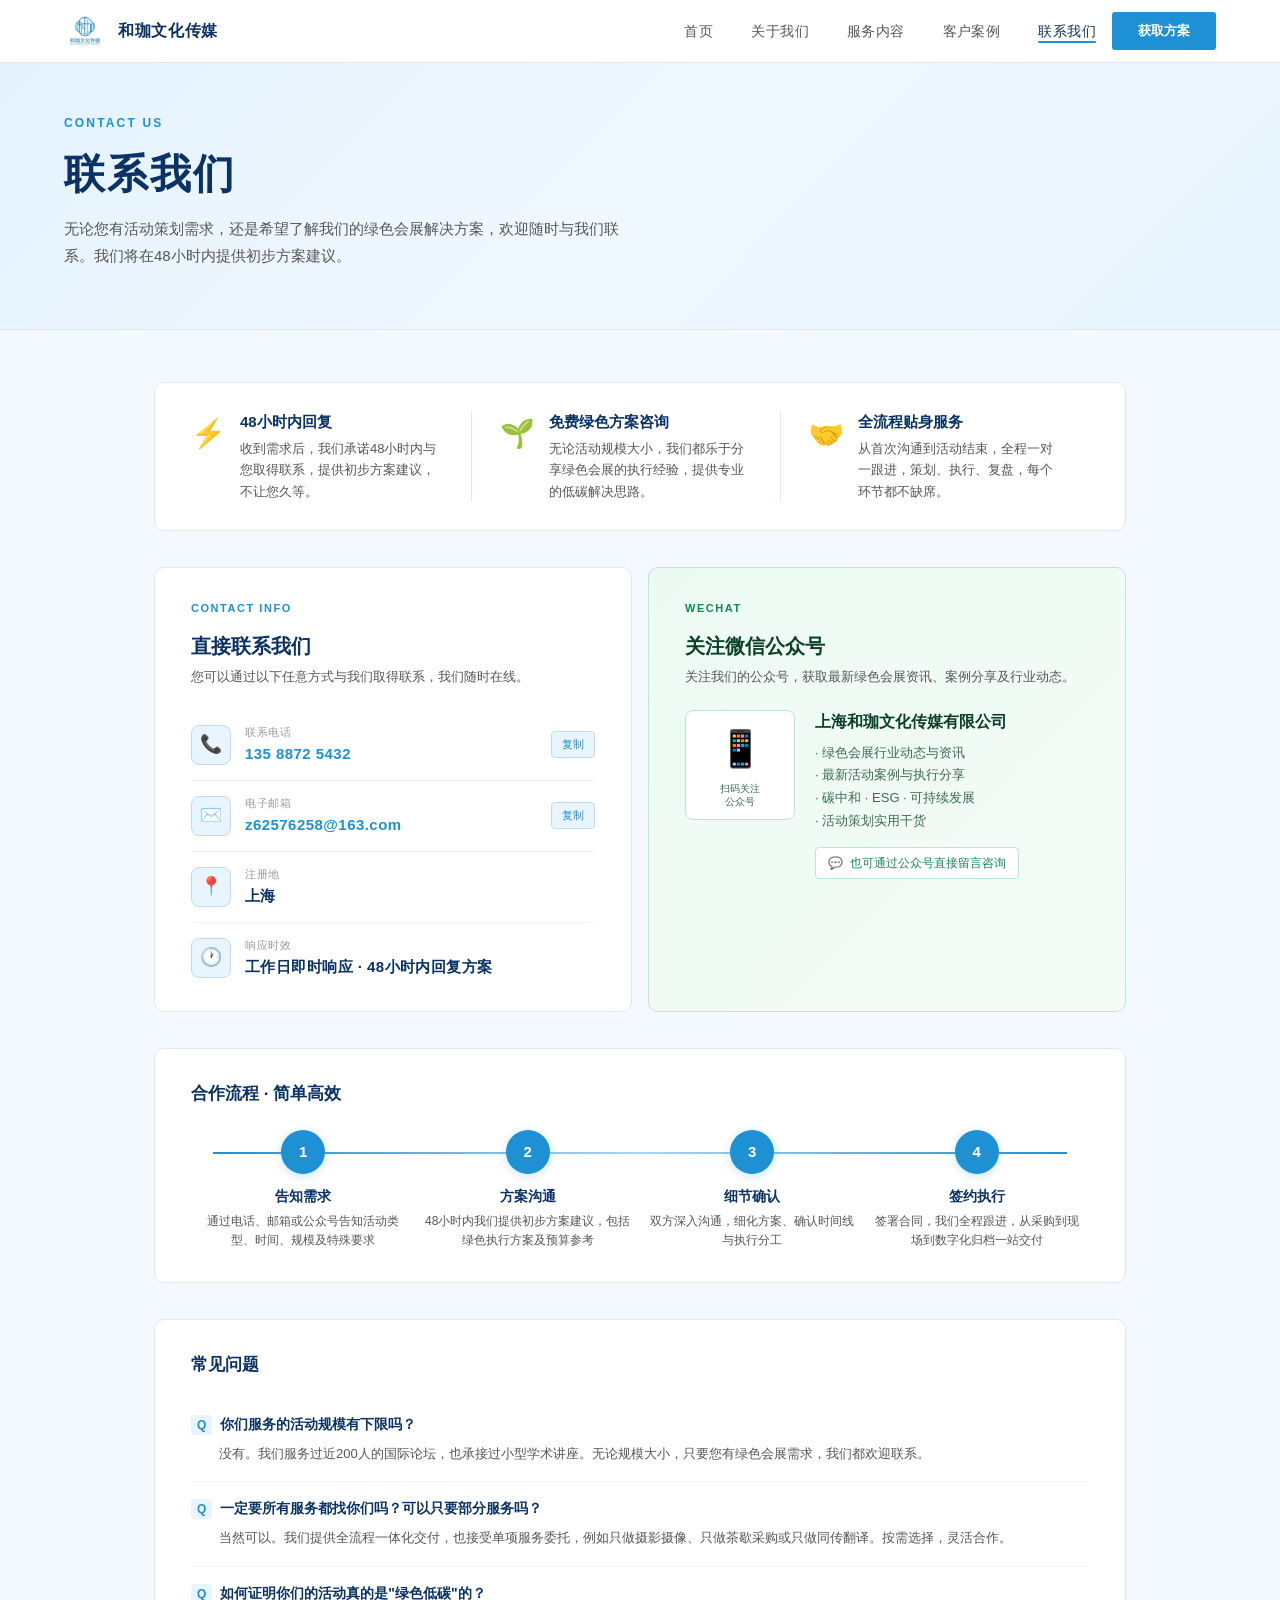
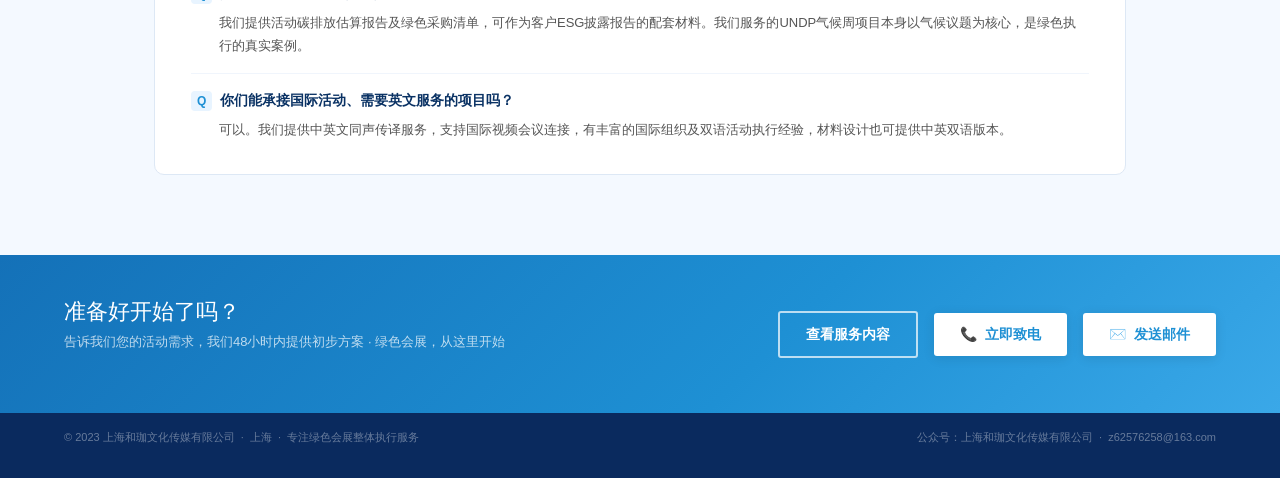
==== hejia_contact.html @ b70d1461 "Add files via upload" ====
<!DOCTYPE html>
<html lang="zh-CN">
<head>
<meta charset="UTF-8">
<meta name="viewport" content="width=device-width, initial-scale=1.0">
<title>联系我们 — 上海和珈文化传媒有限公司</title>
<link rel="stylesheet" href="https://cdn.jsdelivr.net/npm/bootstrap@5.3.3/dist/css/bootstrap.min.css">
<style>
*,*::before,*::after{box-sizing:border-box;margin:0;padding:0}
html{scroll-behavior:smooth}
body{font-family:'PingFang SC','Microsoft YaHei','Hiragino Sans GB',sans-serif;
  background:#f4f9ff;color:#1a1a1a;overflow-x:hidden}

:root{
  --blue:#1E90D4;--blue-dark:#1471b8;--blue-pale:#e8f4ff;
  --blue-pale2:#f4f9ff;--green:#2ECC8A;--green-dark:#0e8a56;
  --navy:#0a3264;--muted:#555;--light:#999;--border:#dde8f5;
}

/* NAV */
#nav{
  position:fixed;top:0;left:0;right:0;z-index:1000;
  background:rgba(255,255,255,0.96);backdrop-filter:blur(14px);
  border-bottom:1px solid var(--border);height:62px;
  display:flex;align-items:center;justify-content:space-between;padding:0 64px;
  transition:box-shadow 0.3s;
}
#nav.scrolled{box-shadow:0 2px 24px rgba(30,144,212,0.10)}
.nav-logo{display:flex;align-items:center;gap:12px;text-decoration:none}
.nav-logo img{height:42px;width:42px;object-fit:contain}
.nav-logo-text{font-size:16px;font-weight:700;color:var(--navy);letter-spacing:0.04em}
.nav-links{display:flex;gap:38px;list-style:none}
.nav-links a{color:var(--muted);font-size:14px;letter-spacing:0.03em;text-decoration:none;
  transition:color 0.2s;position:relative;padding-bottom:4px}
.nav-links a::after{content:'';position:absolute;bottom:0;left:0;width:0;height:2px;
  background:var(--blue);transition:width 0.25s;border-radius:1px}
.nav-links a:hover,.nav-links a.active{color:var(--navy)}
.nav-links a:hover::after,.nav-links a.active::after{width:100%}
.nav-cta{background:var(--blue);color:#fff;padding:9px 26px;border-radius:3px;
  font-size:13px;font-weight:600;cursor:pointer;border:none;font-family:inherit;
  transition:background 0.2s,transform 0.15s}
.nav-cta:hover{background:var(--blue-dark);transform:translateY(-1px)}

/* PAGE HERO */
#page-hero{
  margin-top:62px;
  background:linear-gradient(135deg,#e4f2fd 0%,#f0f8ff 50%,#e8f5fe 100%);
  border-bottom:1.5px solid var(--border);
  padding:52px 64px 44px;
}
.ph-label{color:var(--blue);font-size:12px;letter-spacing:0.18em;font-weight:600;
  text-transform:uppercase;margin-bottom:12px}
.ph-h1{color:var(--navy);font-size:clamp(30px,3.2vw,42px);font-weight:700;
  letter-spacing:0.05em;margin-bottom:10px}
.ph-p{color:var(--muted);font-size:15px;line-height:1.8;max-width:580px}

/* BODY */
.page-body{max-width:1100px;margin:0 auto;padding:52px 64px 80px}

/* PROMISE STRIP */
.promise-strip{
  background:#fff;border:1px solid var(--border);border-radius:10px;
  padding:28px 36px;margin-bottom:36px;
  display:flex;gap:0;
}
.promise-item{
  flex:1;display:flex;align-items:flex-start;gap:14px;
  padding:0 28px;border-right:1px solid var(--border);
}
.promise-item:first-child{padding-left:0}
.promise-item:last-child{border-right:none}
.pi-icon{font-size:28px;flex-shrink:0;margin-top:2px}
.pi-title{color:var(--navy);font-size:15px;font-weight:600;margin-bottom:4px}
.pi-desc{color:var(--muted);font-size:13px;line-height:1.65}

/* CONTACT GRID */
.contact-grid{
  margin-bottom:36px;
}

/* CARD BASE */
.c-card{
  background:#fff;border:1px solid var(--border);border-radius:10px;
  padding:32px 36px;
  transition:box-shadow 0.25s,transform 0.25s;
}
.c-card:hover{box-shadow:0 6px 24px rgba(30,144,212,0.10);transform:translateY(-2px)}
.c-card-label{color:var(--blue);font-size:11px;letter-spacing:0.14em;font-weight:600;
  margin-bottom:14px}
.c-card-title{color:var(--navy);font-size:20px;font-weight:600;margin-bottom:6px}
.c-card-sub{color:var(--muted);font-size:13px;margin-bottom:22px;line-height:1.6}

/* 联系方式条目 */
.contact-row{
  display:flex;align-items:center;gap:14px;
  padding:14px 0;border-bottom:1px solid #f0f5fc;
}
.contact-row:last-child{border-bottom:none;padding-bottom:0}
.cr-icon{
  width:40px;height:40px;border-radius:8px;
  background:var(--blue-pale);border:1px solid #c0daf5;
  display:flex;align-items:center;justify-content:center;
  font-size:18px;flex-shrink:0;
}
.cr-label{color:var(--light);font-size:11px;letter-spacing:0.06em;margin-bottom:3px}
.cr-val{color:var(--navy);font-size:15px;font-weight:600;letter-spacing:0.03em}
.cr-val a{color:var(--blue);text-decoration:none}
.cr-val a:hover{text-decoration:underline}
.cr-copy{
  margin-left:auto;background:var(--blue-pale);color:var(--blue);
  border:1px solid #c0daf5;border-radius:4px;
  font-size:11px;padding:4px 10px;cursor:pointer;font-family:inherit;
  transition:background 0.15s;white-space:nowrap;
}
.cr-copy:hover{background:#c8dff5}
.cr-copy.copied{background:#d6f5e8;color:var(--green-dark);border-color:#8ed8bb}

/* 微信公众号卡片 */
.wechat-card{
  background:linear-gradient(135deg,#edfaf4 0%,#f4fbf7 100%);
  border:1px solid #b8e8d2;
}
.wechat-card .c-card-label{color:var(--green-dark)}
.wechat-card .c-card-title{color:#0a4028}
.wechat-qr-placeholder{
  width:110px;height:110px;border-radius:8px;
  background:#fff;border:1.5px solid #b8e8d2;
  display:flex;flex-direction:column;align-items:center;justify-content:center;
  gap:6px;flex-shrink:0;
}
.wechat-info-wrap{display:flex;gap:20px;align-items:flex-start}
.wechat-info{flex:1}
.wechat-name{color:#0a4028;font-size:16px;font-weight:600;margin-bottom:8px}
.wechat-desc{color:#3a6a50;font-size:13px;line-height:1.75}
.wechat-tip{
  display:inline-flex;align-items:center;gap:6px;
  background:#fff;border:1px solid #b8e8d2;border-radius:4px;
  padding:6px 12px;font-size:12px;color:var(--green-dark);font-weight:500;
  margin-top:14px;
}

/* PROCESS SECTION */
.process-wrap{
  background:#fff;border:1px solid var(--border);border-radius:10px;
  padding:32px 36px;margin-bottom:36px;
}
.pw-title{color:var(--navy);font-size:17px;font-weight:600;margin-bottom:24px}
.process-steps{display:flex;gap:0;align-items:flex-start;position:relative}
.process-steps::before{
  content:'';position:absolute;top:22px;left:22px;right:22px;height:1.5px;
  background:linear-gradient(to right,var(--blue),#a8d4f5,var(--blue));
  z-index:0;
}
.step{flex:1;display:flex;flex-direction:column;align-items:center;
  text-align:center;position:relative;z-index:1}
.step-num{
  width:44px;height:44px;border-radius:50%;
  background:var(--blue);color:#fff;font-size:15px;font-weight:700;
  display:flex;align-items:center;justify-content:center;
  margin-bottom:12px;box-shadow:0 2px 10px rgba(30,144,212,0.25);
}
.step-title{color:var(--navy);font-size:14px;font-weight:600;margin-bottom:5px}
.step-desc{color:var(--muted);font-size:12px;line-height:1.6;padding:0 8px}

/* FAQ */
.faq-wrap{
  background:#fff;border:1px solid var(--border);border-radius:10px;
  padding:32px 36px;
}
.fw-title{color:var(--navy);font-size:17px;font-weight:600;margin-bottom:20px}
.faq-item{border-bottom:1px solid #f0f5fc;padding:16px 0}
.faq-item:last-child{border-bottom:none;padding-bottom:0}
.faq-q{color:var(--navy);font-size:14px;font-weight:600;margin-bottom:7px;
  display:flex;align-items:flex-start;gap:8px}
.faq-q::before{content:'Q';color:var(--blue);font-size:12px;font-weight:700;
  background:var(--blue-pale);border-radius:4px;padding:1px 6px;flex-shrink:0;margin-top:1px}
.faq-a{color:var(--muted);font-size:13px;line-height:1.8;padding-left:28px}

/* FOOTER CTA */
#contact-cta{
  background:linear-gradient(135deg,#1471b8 0%,#1E90D4 60%,#3aa8e8 100%);
  padding:44px 64px;display:flex;justify-content:space-between;align-items:center;
}
.ct-left h3{color:#fff;font-size:22px;font-weight:500;margin-bottom:6px}
.ct-left p{color:rgba(255,255,255,0.72);font-size:13px;line-height:1.7}
.ct-right{display:flex;gap:16px;align-items:center}
.btn-white{background:#fff;color:var(--blue);padding:11px 26px;border-radius:3px;
  font-size:14px;font-weight:700;cursor:pointer;border:none;font-family:inherit;
  transition:all 0.2s;box-shadow:0 2px 12px rgba(0,0,0,0.1)}
.btn-white:hover{background:var(--blue-pale);transform:translateY(-2px)}
.btn-outline-w{background:transparent;color:#fff;padding:11px 26px;border-radius:3px;
  font-size:14px;font-weight:600;cursor:pointer;border:2px solid rgba(255,255,255,0.7);
  font-family:inherit;transition:all 0.2s}
.btn-outline-w:hover{background:rgba(255,255,255,0.15)}

footer{background:#0a2a5e;padding:16px 64px;display:flex;justify-content:space-between;align-items:center}
footer p{color:rgba(255,255,255,0.38);font-size:11px}

/* Reveal */
.reveal{opacity:0;transform:translateY(22px);transition:opacity 0.65s ease,transform 0.65s ease}
.reveal.vis{opacity:1;transform:none}

@media(max-width:900px){
  #nav{padding:0 20px}
  .nav-links{display:none}
  .page-body{padding:32px 20px 60px}
  .promise-strip{flex-direction:column;gap:18px}
  .promise-item{border-right:none;border-bottom:1px solid var(--border);padding:0 0 18px}
  .promise-item:last-child{border-bottom:none;padding-bottom:0}
  .process-steps{flex-direction:column;gap:20px}
  .process-steps::before{display:none}
  .step{flex-direction:row;text-align:left;gap:14px}
  .step-num{flex-shrink:0}
  #contact-cta{flex-direction:column;gap:20px;text-align:center;padding:32px 24px}
  .ct-right{flex-direction:column}
  footer{flex-direction:column;gap:6px;text-align:center;padding:14px 20px}
}
/* ── Bootstrap 5 + 移动端响应式补丁 ── */
#nav{padding:0!important;height:auto!important;min-height:62px;flex-wrap:wrap;align-items:stretch!important}
.hj-nav-inner{display:flex;align-items:center;justify-content:space-between;flex-wrap:wrap;width:100%;padding:0 64px;min-height:62px}
a.navbar-brand.nav-logo{padding:0;margin:0}
.navbar-toggler{border:1.5px solid var(--blue)!important;padding:5px 10px;border-radius:4px;box-shadow:none!important}
.navbar-toggler-icon{background-image:url("data:image/svg+xml,%3csvg xmlns='http://www.w3.org/2000/svg' viewBox='0 0 30 30'%3e%3cpath stroke='%231E90D4' stroke-linecap='round' stroke-miterlimit='10' stroke-width='2' d='M4 7h22M4 15h22M4 23h22'/%3e%3c/svg%3e")!important}
.navbar-collapse{flex-basis:100%}
.navbar-collapse.show .nav-links,.navbar-collapse.collapsing .nav-links{display:flex!important;flex-direction:column!important;gap:0;padding:8px 0 14px;border-top:1px solid var(--border);width:100%}
.navbar-collapse.show .nav-links a,.navbar-collapse.collapsing .nav-links a{display:block;padding:9px 4px;font-size:15px;border-bottom:1px solid #eef3fa;width:auto}
.navbar-collapse.show .nav-links a:last-child{border-bottom:none}
.navbar-collapse.show .nav-cta,.navbar-collapse.collapsing .nav-cta{display:block!important;width:100%;margin:10px 0 6px;text-align:center}
@media(max-width:991.98px){.hj-nav-inner{padding:10px 20px;min-height:0}}
@media(max-width:767.98px){
  #page-hero{padding:30px 20px 26px!important;flex-direction:column!important;gap:20px}
  .ph-right{align-items:flex-start}
  .page-body{padding:0 20px 50px!important}
  #contact-cta{padding:30px 20px!important;flex-direction:column;gap:20px;text-align:center}
  .ct-right{flex-direction:column;text-align:center}
  footer{padding:14px 20px!important}
}
</style>
</head>
<body>

<!-- NAV -->
<nav class="navbar navbar-expand-lg fixed-top hj-navbar" id="nav">
  <div class="hj-nav-inner">
  <a class="navbar-brand nav-logo" href="hejia_home_v3_final.html">
    <img src="[data-uri]" alt="和珈Logo">
    <span class="nav-logo-text">和珈文化传媒</span>
  </a>
  <button class="navbar-toggler" type="button" data-bs-toggle="collapse" data-bs-target="#navbarMain" aria-controls="navbarMain" aria-expanded="false" aria-label="展开菜单">
    <span class="navbar-toggler-icon"></span>
  </button>
  <div class="collapse navbar-collapse" id="navbarMain">
    <ul class="navbar-nav ms-auto nav-links">
      <li><a href="hejia_home_v3_final.html">首页</a></li>
      <li><a href="hejia_about.html">关于我们</a></li>
      <li><a href="hejia_services.html">服务内容</a></li>
      <li><a href="hejia_cases.html">客户案例</a></li>
      <li><a href="hejia_contact.html" class="active">联系我们</a></li>
    </ul>
    <button class="nav-cta ms-3" onclick="window.location.href='mailto:z62576258@163.com'">获取方案</button>
  </div>
  </div>
</nav>

<!-- PAGE HERO -->
<div id="page-hero">
  <div class="ph-label">Contact Us</div>
  <div class="ph-h1">联系我们</div>
  <p class="ph-p">无论您有活动策划需求，还是希望了解我们的绿色会展解决方案，欢迎随时与我们联系。我们将在48小时内提供初步方案建议。</p>
</div>

<div class="page-body">

  <!-- 三项承诺 -->
  <div class="promise-strip reveal">
    <div class="promise-item">
      <div class="pi-icon">⚡</div>
      <div>
        <div class="pi-title">48小时内回复</div>
        <div class="pi-desc">收到需求后，我们承诺48小时内与您取得联系，提供初步方案建议，不让您久等。</div>
      </div>
    </div>
    <div class="promise-item">
      <div class="pi-icon">🌱</div>
      <div>
        <div class="pi-title">免费绿色方案咨询</div>
        <div class="pi-desc">无论活动规模大小，我们都乐于分享绿色会展的执行经验，提供专业的低碳解决思路。</div>
      </div>
    </div>
    <div class="promise-item">
      <div class="pi-icon">🤝</div>
      <div>
        <div class="pi-title">全流程贴身服务</div>
        <div class="pi-desc">从首次沟通到活动结束，全程一对一跟进，策划、执行、复盘，每个环节都不缺席。</div>
      </div>
    </div>
  </div>

  <!-- 联系方式 + 微信公众号 -->
  <div class="contact-grid row g-3 reveal">

    <!-- 联系方式卡 -->
    <div class="col-12 col-md-6">
    <div class="c-card h-100">
      <div class="c-card-label">CONTACT INFO</div>
      <div class="c-card-title">直接联系我们</div>
      <div class="c-card-sub">您可以通过以下任意方式与我们取得联系，我们随时在线。</div>

      <div class="contact-row">
        <div class="cr-icon">📞</div>
        <div>
          <div class="cr-label">联系电话</div>
          <div class="cr-val"><a href="tel:13588725432">135 8872 5432</a></div>
        </div>
        <button class="cr-copy" onclick="copyText('13588725432',this)">复制</button>
      </div>

      <div class="contact-row">
        <div class="cr-icon">✉️</div>
        <div>
          <div class="cr-label">电子邮箱</div>
          <div class="cr-val"><a href="mailto:z62576258@163.com">z62576258@163.com</a></div>
        </div>
        <button class="cr-copy" onclick="copyText('z62576258@163.com',this)">复制</button>
      </div>

      <div class="contact-row">
        <div class="cr-icon">📍</div>
        <div>
          <div class="cr-label">注册地</div>
          <div class="cr-val">上海</div>
        </div>
      </div>

      <div class="contact-row">
        <div class="cr-icon">🕐</div>
        <div>
          <div class="cr-label">响应时效</div>
          <div class="cr-val">工作日即时响应 · 48小时内回复方案</div>
        </div>
      </div>
    </div>
    </div><!-- /col -->

    <!-- 微信公众号卡 -->
    <div class="col-12 col-md-6">
    <div class="c-card wechat-card h-100">
      <div class="c-card-label">WECHAT</div>
      <div class="c-card-title">关注微信公众号</div>
      <div class="c-card-sub">关注我们的公众号，获取最新绿色会展资讯、案例分享及行业动态。</div>
      <div class="wechat-info-wrap">
        <div class="wechat-qr-placeholder">
          <span style="font-size:36px">📱</span>
          <span style="font-size:10px;color:#3a6a50;text-align:center;line-height:1.3">扫码关注<br>公众号</span>
        </div>
        <div class="wechat-info">
          <div class="wechat-name">上海和珈文化传媒有限公司</div>
          <div class="wechat-desc">
            · 绿色会展行业动态与资讯<br>
            · 最新活动案例与执行分享<br>
            · 碳中和 · ESG · 可持续发展<br>
            · 活动策划实用干货
          </div>
          <div class="wechat-tip">💬 &nbsp;也可通过公众号直接留言咨询</div>
        </div>
      </div>
    </div>
    </div><!-- /col -->

  </div>

  <!-- 合作流程 -->
  <div class="process-wrap reveal">
    <div class="pw-title">合作流程 · 简单高效</div>
    <div class="process-steps">
      <div class="step">
        <div class="step-num">1</div>
        <div>
          <div class="step-title">告知需求</div>
          <div class="step-desc">通过电话、邮箱或公众号告知活动类型、时间、规模及特殊要求</div>
        </div>
      </div>
      <div class="step">
        <div class="step-num">2</div>
        <div>
          <div class="step-title">方案沟通</div>
          <div class="step-desc">48小时内我们提供初步方案建议，包括绿色执行方案及预算参考</div>
        </div>
      </div>
      <div class="step">
        <div class="step-num">3</div>
        <div>
          <div class="step-title">细节确认</div>
          <div class="step-desc">双方深入沟通，细化方案、确认时间线与执行分工</div>
        </div>
      </div>
      <div class="step">
        <div class="step-num">4</div>
        <div>
          <div class="step-title">签约执行</div>
          <div class="step-desc">签署合同，我们全程跟进，从采购到现场到数字化归档一站交付</div>
        </div>
      </div>
    </div>
  </div>

  <!-- 常见问题 -->
  <div class="faq-wrap reveal">
    <div class="fw-title">常见问题</div>
    <div class="faq-item">
      <div class="faq-q">你们服务的活动规模有下限吗？</div>
      <div class="faq-a">没有。我们服务过近200人的国际论坛，也承接过小型学术讲座。无论规模大小，只要您有绿色会展需求，我们都欢迎联系。</div>
    </div>
    <div class="faq-item">
      <div class="faq-q">一定要所有服务都找你们吗？可以只要部分服务吗？</div>
      <div class="faq-a">当然可以。我们提供全流程一体化交付，也接受单项服务委托，例如只做摄影摄像、只做茶歇采购或只做同传翻译。按需选择，灵活合作。</div>
    </div>
    <div class="faq-item">
      <div class="faq-q">如何证明你们的活动真的是"绿色低碳"的？</div>
      <div class="faq-a">我们提供活动碳排放估算报告及绿色采购清单，可作为客户ESG披露报告的配套材料。我们服务的UNDP气候周项目本身以气候议题为核心，是绿色执行的真实案例。</div>
    </div>
    <div class="faq-item">
      <div class="faq-q">你们能承接国际活动、需要英文服务的项目吗？</div>
      <div class="faq-a">可以。我们提供中英文同声传译服务，支持国际视频会议连接，有丰富的国际组织及双语活动执行经验，材料设计也可提供中英双语版本。</div>
    </div>
  </div>

</div><!-- /page-body -->

<!-- BOTTOM CTA -->
<section id="contact-cta">
  <div class="ct-left">
    <h3>准备好开始了吗？</h3>
    <p>告诉我们您的活动需求，我们48小时内提供初步方案 · 绿色会展，从这里开始</p>
  </div>
  <div class="ct-right">
    <button class="btn-outline-w" onclick="window.location.href='hejia_services.html'">查看服务内容</button>
    <button class="btn-white" onclick="window.location.href='tel:13588725432'">📞 &nbsp;立即致电</button>
    <button class="btn-white" onclick="window.location.href='mailto:z62576258@163.com'">✉️ &nbsp;发送邮件</button>
  </div>
</section>

<footer>
  <p>© 2023 上海和珈文化传媒有限公司 &nbsp;·&nbsp; 上海 &nbsp;·&nbsp; 专注绿色会展整体执行服务</p>
  <p>公众号：上海和珈文化传媒有限公司 &nbsp;·&nbsp; z62576258@163.com</p>
</footer>

<script>
window.addEventListener('scroll', () => {
  document.getElementById('nav').classList.toggle('scrolled', window.scrollY > 40);
});

const obs = new IntersectionObserver(entries => {
  entries.forEach(e => { if (e.isIntersecting) e.target.classList.add('vis'); });
}, { threshold: 0.08 });
document.querySelectorAll('.reveal').forEach(el => obs.observe(el));

// 复制功能
function copyText(text, btn) {
  navigator.clipboard.writeText(text).then(() => {
    btn.textContent = '已复制 ✓';
    btn.classList.add('copied');
    setTimeout(() => {
      btn.textContent = '复制';
      btn.classList.remove('copied');
    }, 2000);
  }).catch(() => {
    // Fallback
    const el = document.createElement('textarea');
    el.value = text;
    document.body.appendChild(el);
    el.select();
    document.execCommand('copy');
    document.body.removeChild(el);
    btn.textContent = '已复制 ✓';
    btn.classList.add('copied');
    setTimeout(() => { btn.textContent = '复制'; btn.classList.remove('copied'); }, 2000);
  });
}
</script>
<script src="https://cdn.jsdelivr.net/npm/bootstrap@5.3.3/dist/js/bootstrap.bundle.min.js"></script>
<link rel="stylesheet" href="../AI问答/chatbot.css">
<script src="../AI问答/chatbot.js"></script>
</body>
</html>
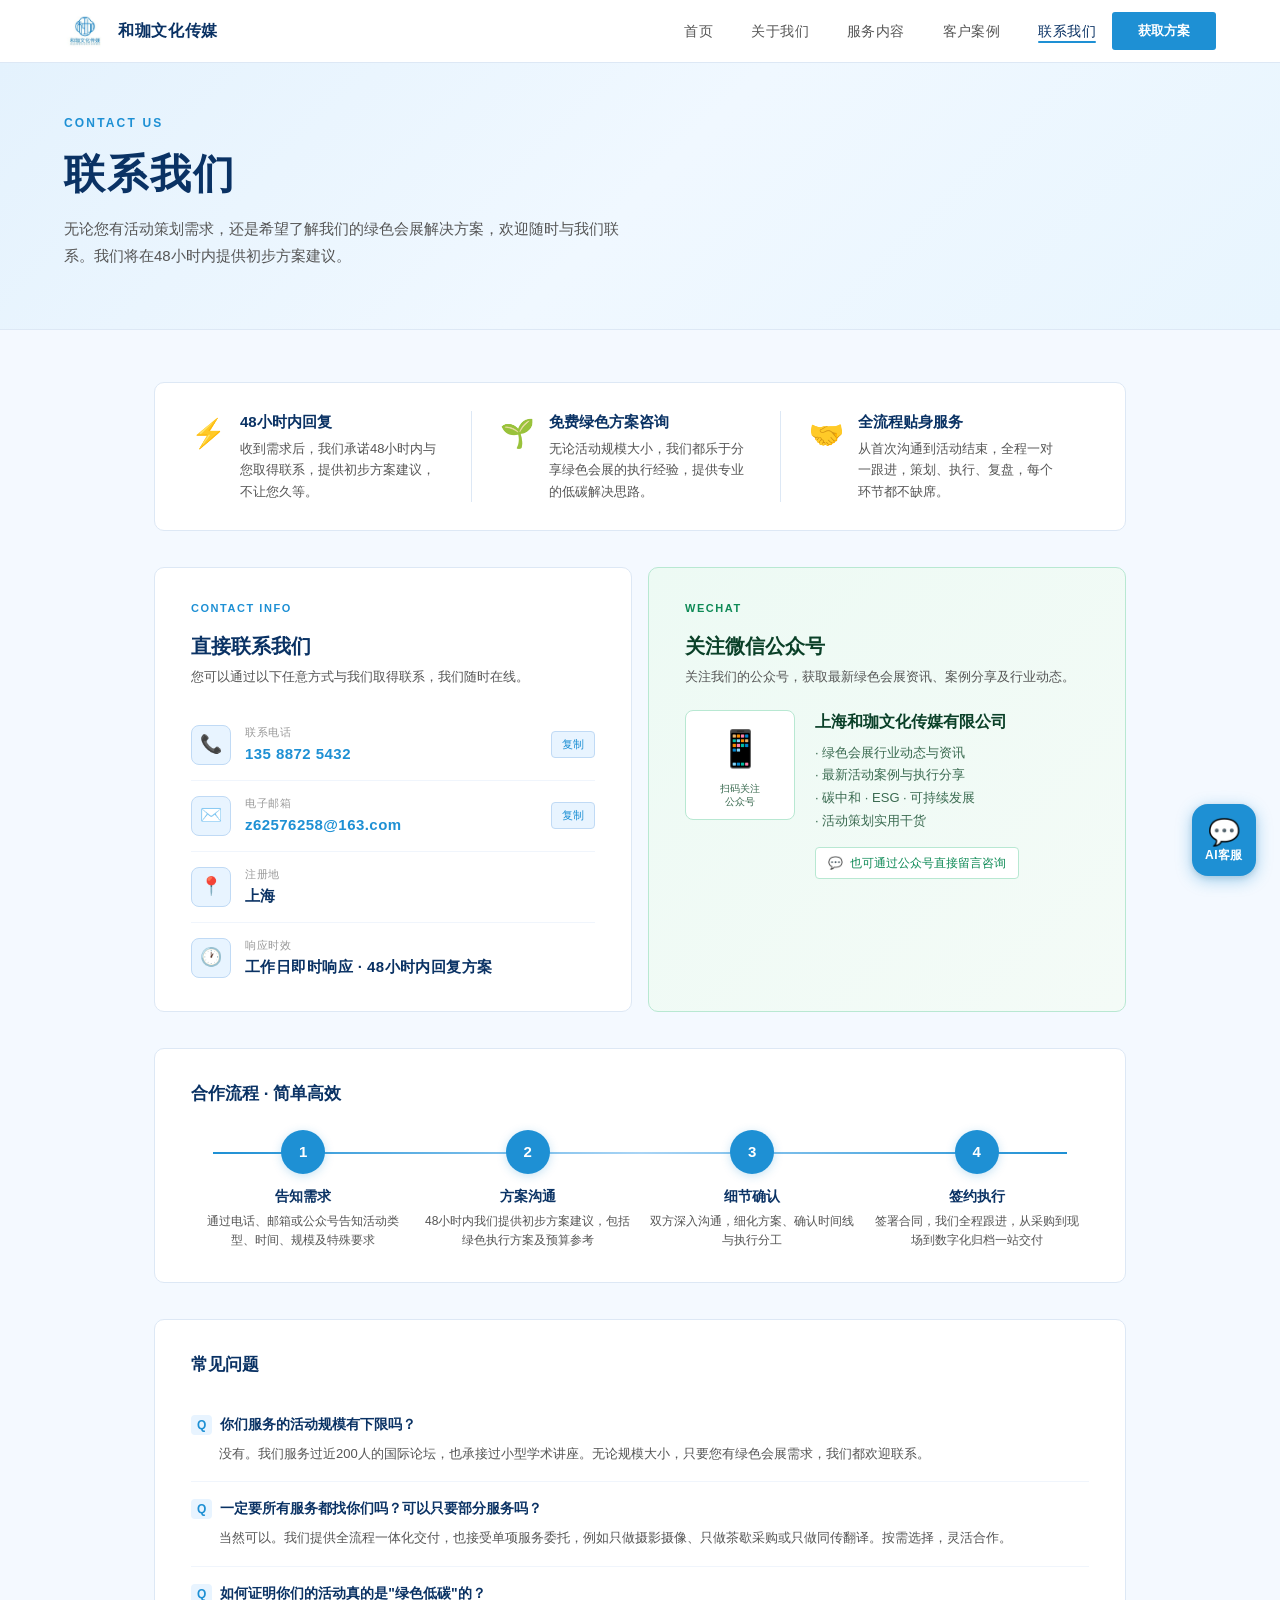
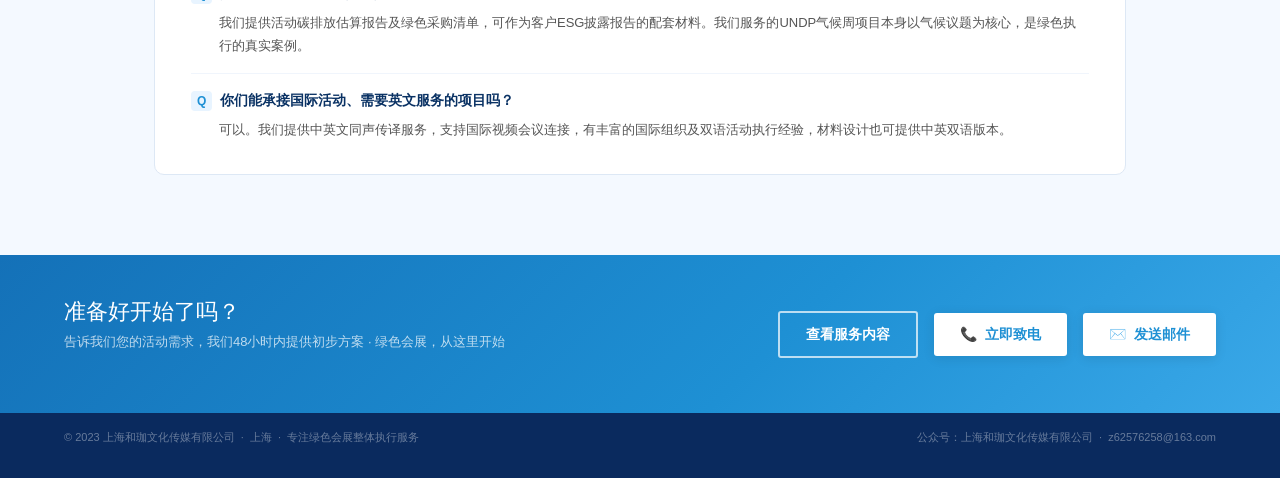
==== commit 30fc28c7: "Update hejia_contact.html" ====
--- a/hejia_contact.html
+++ b/hejia_contact.html
@@ -479,7 +479,7 @@
 }
 </script>
 <script src="https://cdn.jsdelivr.net/npm/bootstrap@5.3.3/dist/js/bootstrap.bundle.min.js"></script>
-<link rel="stylesheet" href="../AI问答/chatbot.css">
-<script src="../AI问答/chatbot.js"></script>
+<link rel="stylesheet" href="chatbot.css">
+<script src="chatbot.js"></script>
 </body>
-</html>+</html>
--- a/chatbot.css
+++ b/chatbot.css
@@ -0,0 +1,523 @@
+/* ============================================================
+   chatbot.css — 上海和珈文化传媒有限公司 官网智能客服样式
+   作用域前缀：#hj-  避免与现有网页 CSS 冲突
+   品牌色系与 company CSS Variables 保持一致
+   ============================================================ */
+
+/* ------------------------------------------------------------
+   CSS 变量（品牌色系）
+   ------------------------------------------------------------ */
+:root {
+  --hj-primary:       #1E90D4;  /* 主蓝色 */
+  --hj-primary-dark:  #1471b8;  /* 深蓝色（悬停态） */
+  --hj-primary-light: #e8f4ff;  /* 浅蓝背景 */
+  --hj-title-dark:    #0a3264;  /* 深蓝（标题） */
+  --hj-green:         #2ECC8A;  /* 辅助绿色（在线状态等） */
+  --hj-border:        #dde8f5;  /* 边框色 */
+  --hj-text:          #555;     /* 正文灰 */
+  --hj-white:         #ffffff;
+  --hj-bot-bubble:    #f0f7ff;  /* 机器人消息气泡背景 */
+  --hj-shadow:        0 4px 24px rgba(30, 144, 212, 0.18);
+  --hj-radius:        12px;
+  --hj-transition:    0.25s ease;
+}
+
+
+/* ============================================================
+   浮动触发按钮  #hj-chat-btn
+   ============================================================ */
+#hj-chat-btn {
+  position: fixed;
+  right: 24px;
+  bottom: 24px;
+  z-index: 9999;
+
+  width: 64px;
+  height: 72px;
+  border-radius: 16px;
+  border: none;
+  cursor: pointer;
+  outline: none;
+
+  background-color: var(--hj-primary);
+  color: var(--hj-white);
+
+  display: flex;
+  flex-direction: column;
+  align-items: center;
+  justify-content: center;
+  gap: 4px;
+
+  box-shadow: 0 4px 16px rgba(30, 144, 212, 0.40),
+              0 2px 6px  rgba(0, 0, 0, 0.12);
+
+  transition: background-color var(--hj-transition),
+              transform       var(--hj-transition),
+              box-shadow      var(--hj-transition);
+}
+
+/* 图标（上方） */
+.hj-btn-icon {
+  font-size: 26px;
+  line-height: 1;
+  pointer-events: none;
+}
+
+/* 文字（下方） */
+.hj-btn-label {
+  font-size: 12px;
+  font-weight: 600;
+  letter-spacing: 0.04em;
+  line-height: 1;
+  pointer-events: none;
+  font-family: 'PingFang SC', 'Microsoft YaHei', sans-serif;
+}
+
+#hj-chat-btn:hover {
+  background-color: var(--hj-primary-dark);
+  transform: scale(1.08);
+  box-shadow: 0 6px 20px rgba(30, 144, 212, 0.50),
+              0 3px 8px  rgba(0, 0, 0, 0.15);
+}
+
+#hj-chat-btn:active {
+  transform: scale(0.96);
+}
+
+/* SVG / 图标居中辅助 */
+#hj-chat-btn svg {
+  width: 26px;
+  height: 26px;
+  fill: var(--hj-white);
+  pointer-events: none;
+}
+
+
+/* ============================================================
+   聊天窗口  #hj-chat-window
+   ============================================================ */
+#hj-chat-window {
+  position: fixed;
+  right: 24px;
+  bottom: 90px;           /* 悬浮在按钮上方 */
+  z-index: 9998;
+
+  width: 360px;
+  max-height: 500px;
+  border-radius: var(--hj-radius);
+  overflow: hidden;
+
+  background-color: var(--hj-white);
+  border: 1px solid var(--hj-border);
+  box-shadow: var(--hj-shadow);
+
+  display: none;          /* 默认隐藏；JS 切换为 flex */
+  flex-direction: column;
+
+  /* 打开/关闭动画基础 */
+  opacity: 0;
+  transform: translateY(12px) scale(0.97);
+  transition: opacity    var(--hj-transition),
+              transform  var(--hj-transition);
+}
+
+/* 打开状态（JS 添加 .hj-open 类） */
+#hj-chat-window.hj-open {
+  display: flex;
+  opacity: 1;
+  transform: translateY(0) scale(1);
+}
+
+
+/* ============================================================
+   标题栏  #hj-chat-header
+   ============================================================ */
+#hj-chat-header {
+  flex-shrink: 0;
+
+  display: flex;
+  align-items: center;
+  justify-content: space-between;
+  padding: 0 16px;
+  height: 52px;
+
+  background-color: var(--hj-primary);
+  border-radius: var(--hj-radius) var(--hj-radius) 0 0;
+  color: var(--hj-white);
+}
+
+/* 左侧品牌区：头像 + 名称 */
+#hj-chat-header .hj-header-brand {
+  display: flex;
+  align-items: center;
+  gap: 10px;
+}
+
+/* 头部小头像 */
+#hj-chat-header .hj-header-avatar {
+  width: 32px;
+  height: 32px;
+  border-radius: 50%;
+  background-color: rgba(255, 255, 255, 0.22);
+  border: 1.5px solid rgba(255, 255, 255, 0.55);
+  display: flex;
+  align-items: center;
+  justify-content: center;
+  font-size: 14px;
+  font-weight: 700;
+  color: var(--hj-white);
+  flex-shrink: 0;
+}
+
+/* 标题文字 */
+#hj-chat-header .hj-header-title {
+  font-size: 15px;
+  font-weight: 600;
+  letter-spacing: 0.02em;
+  color: var(--hj-white);
+}
+
+/* 在线状态小点 */
+#hj-chat-header .hj-header-status {
+  font-size: 11px;
+  color: rgba(255, 255, 255, 0.80);
+  display: flex;
+  align-items: center;
+  gap: 4px;
+  margin-top: 1px;
+}
+
+#hj-chat-header .hj-header-status::before {
+  content: "";
+  display: inline-block;
+  width: 7px;
+  height: 7px;
+  border-radius: 50%;
+  background-color: var(--hj-green);
+  flex-shrink: 0;
+}
+
+/* 关闭按钮 */
+#hj-chat-header .hj-close-btn {
+  width: 30px;
+  height: 30px;
+  border: none;
+  background: transparent;
+  color: var(--hj-white);
+  font-size: 20px;
+  line-height: 1;
+  cursor: pointer;
+  border-radius: 50%;
+  display: flex;
+  align-items: center;
+  justify-content: center;
+  transition: background-color var(--hj-transition);
+  flex-shrink: 0;
+}
+
+#hj-chat-header .hj-close-btn:hover {
+  background-color: rgba(255, 255, 255, 0.20);
+}
+
+
+/* ============================================================
+   消息列表区  #hj-messages
+   ============================================================ */
+#hj-messages {
+  flex: 1 1 auto;
+  overflow-y: auto;
+  min-height: 0;          /* 让 flex 子项可以收缩并滚动 */
+  height: 340px;
+
+  display: flex;
+  flex-direction: column;
+  gap: 8px;
+  padding: 14px 12px;
+
+  background-color: #f7fbff;
+}
+
+/* 自定义滚动条（Webkit） */
+#hj-messages::-webkit-scrollbar {
+  width: 4px;
+}
+#hj-messages::-webkit-scrollbar-track {
+  background: transparent;
+}
+#hj-messages::-webkit-scrollbar-thumb {
+  background-color: var(--hj-border);
+  border-radius: 4px;
+}
+#hj-messages::-webkit-scrollbar-thumb:hover {
+  background-color: #b8cce0;
+}
+
+
+/* ============================================================
+   消息气泡 — 通用
+   ============================================================ */
+.hj-msg-user,
+.hj-msg-bot {
+  display: flex;
+  align-items: flex-end;
+  gap: 8px;
+  max-width: 100%;
+  animation: hj-fade-in 0.22s ease forwards;
+}
+
+/* 气泡文字内容 */
+.hj-msg-user .hj-bubble,
+.hj-msg-bot  .hj-bubble {
+  max-width: 75%;
+  padding: 9px 13px;
+  border-radius: 16px;
+  font-size: 14px;
+  line-height: 1.6;
+  word-break: break-word;
+  white-space: pre-wrap;
+}
+
+
+/* ============================================================
+   用户消息  .hj-msg-user
+   ============================================================ */
+.hj-msg-user {
+  flex-direction: row-reverse; /* 气泡靠右 */
+  align-self: flex-end;
+}
+
+.hj-msg-user .hj-bubble {
+  background-color: var(--hj-primary);
+  color: var(--hj-white);
+  border-bottom-right-radius: 4px; /* 右下角收尖，模拟对话尖角 */
+}
+
+
+/* ============================================================
+   机器人消息  .hj-msg-bot
+   ============================================================ */
+.hj-msg-bot {
+  flex-direction: row; /* 头像在左 */
+  align-self: flex-start;
+}
+
+/* 机器人头像小圆圈 */
+.hj-msg-bot .hj-bot-avatar {
+  width: 28px;
+  height: 28px;
+  border-radius: 50%;
+  background-color: var(--hj-primary);
+  color: var(--hj-white);
+  font-size: 12px;
+  font-weight: 700;
+  display: flex;
+  align-items: center;
+  justify-content: center;
+  flex-shrink: 0;
+  align-self: flex-end;
+  margin-bottom: 2px;
+  box-shadow: 0 2px 6px rgba(30, 144, 212, 0.30);
+}
+
+.hj-msg-bot .hj-bubble {
+  background-color: var(--hj-bot-bubble);
+  color: var(--hj-text);
+  border: 1px solid var(--hj-border);
+  border-bottom-left-radius: 4px; /* 左下角收尖 */
+}
+
+
+/* ============================================================
+   欢迎消息  .hj-msg-welcome
+   ============================================================ */
+.hj-msg-welcome .hj-bubble {
+  background-color: var(--hj-primary-light);
+  border: 1px solid rgba(30, 144, 212, 0.22);
+  color: var(--hj-title-dark);
+  font-size: 13px;
+}
+
+
+/* ============================================================
+   打字动画  .hj-typing
+   三个跳动小点，显示机器人正在输入
+   ============================================================ */
+.hj-typing {
+  display: flex;
+  align-items: center;
+  gap: 8px;
+  align-self: flex-start;
+}
+
+.hj-typing .hj-bot-avatar {
+  width: 28px;
+  height: 28px;
+  border-radius: 50%;
+  background-color: var(--hj-primary);
+  color: var(--hj-white);
+  font-size: 12px;
+  font-weight: 700;
+  display: flex;
+  align-items: center;
+  justify-content: center;
+  flex-shrink: 0;
+  box-shadow: 0 2px 6px rgba(30, 144, 212, 0.30);
+}
+
+.hj-typing .hj-dots {
+  display: flex;
+  align-items: center;
+  gap: 4px;
+  background-color: var(--hj-bot-bubble);
+  border: 1px solid var(--hj-border);
+  border-radius: 16px;
+  border-bottom-left-radius: 4px;
+  padding: 10px 14px;
+}
+
+.hj-typing .hj-dots span {
+  display: inline-block;
+  width: 7px;
+  height: 7px;
+  border-radius: 50%;
+  background-color: var(--hj-primary);
+  opacity: 0.5;
+  animation: hj-dot-bounce 1.2s infinite ease-in-out;
+}
+
+.hj-typing .hj-dots span:nth-child(1) { animation-delay: 0s; }
+.hj-typing .hj-dots span:nth-child(2) { animation-delay: 0.2s; }
+.hj-typing .hj-dots span:nth-child(3) { animation-delay: 0.4s; }
+
+@keyframes hj-dot-bounce {
+  0%, 60%, 100% {
+    transform: translateY(0);
+    opacity: 0.5;
+  }
+  30% {
+    transform: translateY(-5px);
+    opacity: 1;
+  }
+}
+
+
+/* ============================================================
+   消息淡入动画
+   ============================================================ */
+@keyframes hj-fade-in {
+  from {
+    opacity: 0;
+    transform: translateY(6px);
+  }
+  to {
+    opacity: 1;
+    transform: translateY(0);
+  }
+}
+
+
+/* ============================================================
+   输入区域  #hj-chat-footer
+   ============================================================ */
+#hj-chat-footer {
+  flex-shrink: 0;
+
+  display: flex;
+  align-items: center;
+  gap: 8px;
+  padding: 10px 12px;
+
+  background-color: var(--hj-white);
+  border-top: 1px solid var(--hj-border);
+}
+
+/* 输入框 */
+#hj-input {
+  flex: 1 1 auto;
+  min-width: 0;
+
+  height: 38px;
+  padding: 0 10px;
+  border: 1px solid var(--hj-border);
+  border-radius: 8px;
+  background-color: #f7fbff;
+
+  font-size: 14px;
+  color: var(--hj-text);
+  font-family: inherit;
+
+  outline: none;
+  transition: border-color var(--hj-transition),
+              box-shadow   var(--hj-transition);
+}
+
+#hj-input::placeholder {
+  color: #aac4d8;
+}
+
+#hj-input:focus {
+  border-color: var(--hj-primary);
+  box-shadow: 0 0 0 3px rgba(30, 144, 212, 0.12);
+  background-color: var(--hj-white);
+}
+
+/* 发送按钮 */
+#hj-send-btn {
+  flex-shrink: 0;
+  height: 38px;
+  padding: 0 16px;
+  border: none;
+  border-radius: 8px;
+  cursor: pointer;
+  outline: none;
+
+  background-color: var(--hj-primary);
+  color: var(--hj-white);
+  font-size: 14px;
+  font-weight: 600;
+  font-family: inherit;
+  letter-spacing: 0.03em;
+
+  transition: background-color var(--hj-transition),
+              transform       var(--hj-transition);
+}
+
+#hj-send-btn:hover {
+  background-color: var(--hj-primary-dark);
+}
+
+#hj-send-btn:active {
+  transform: scale(0.95);
+}
+
+#hj-send-btn:disabled {
+  background-color: #a0c8e8;
+  cursor: not-allowed;
+  transform: none;
+}
+
+
+/* ============================================================
+   响应式 — 小屏幕（移动端）
+   ============================================================ */
+@media (max-width: 480px) {
+  #hj-chat-window {
+    /* 在小屏上几乎全屏显示 */
+    right: 0;
+    bottom: 0;
+    left: 0;
+    width: 100%;
+    max-height: 85vh;
+    border-radius: var(--hj-radius) var(--hj-radius) 0 0;
+  }
+
+  #hj-chat-btn {
+    right: 16px;
+    bottom: 16px;
+  }
+
+  #hj-messages {
+    height: auto;
+    flex: 1 1 auto;
+  }
+}
